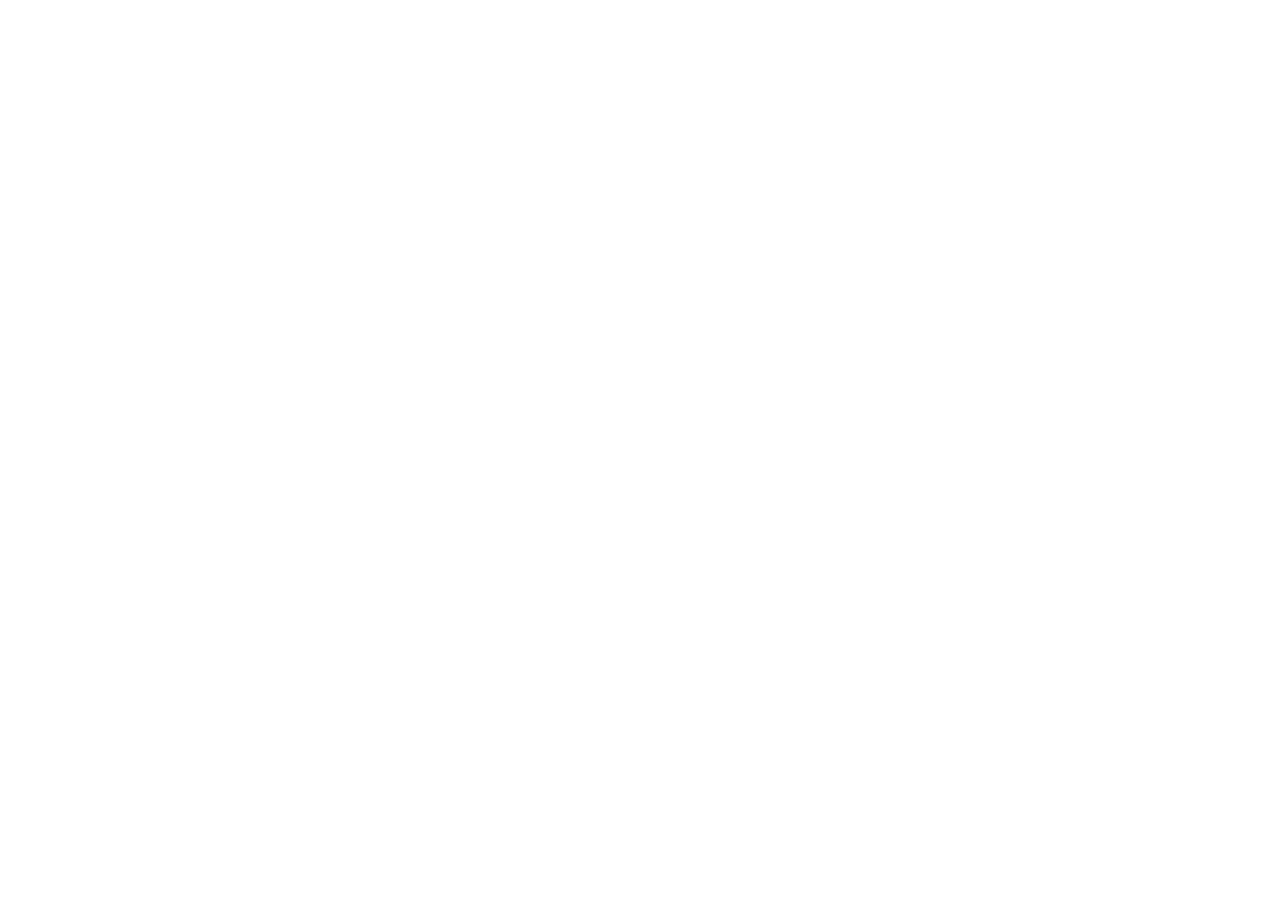
==== docs/index.html @ af3cfde7 "デスクトップからweb向けに変更した" ====
<!DOCTYPE html><html lang="ja"><head>
    <meta charset="UTF-8">
    <meta http-equiv="X-UA-Compatible" content="IE=edge">
    <meta name="viewport" content="width=device-width, initial-scale=1.0">
    <title>Document</title>
  
<link rel="preload" href="/index-bc7e56b8245a600e_bg.wasm" as="fetch" type="application/wasm" crossorigin="">
<link rel="modulepreload" href="/index-bc7e56b8245a600e.js"></head>
  <body>
    <div id="main"></div>
  

<script type="module">import init from '/index-bc7e56b8245a600e.js';init('/index-bc7e56b8245a600e_bg.wasm');</script></body></html>
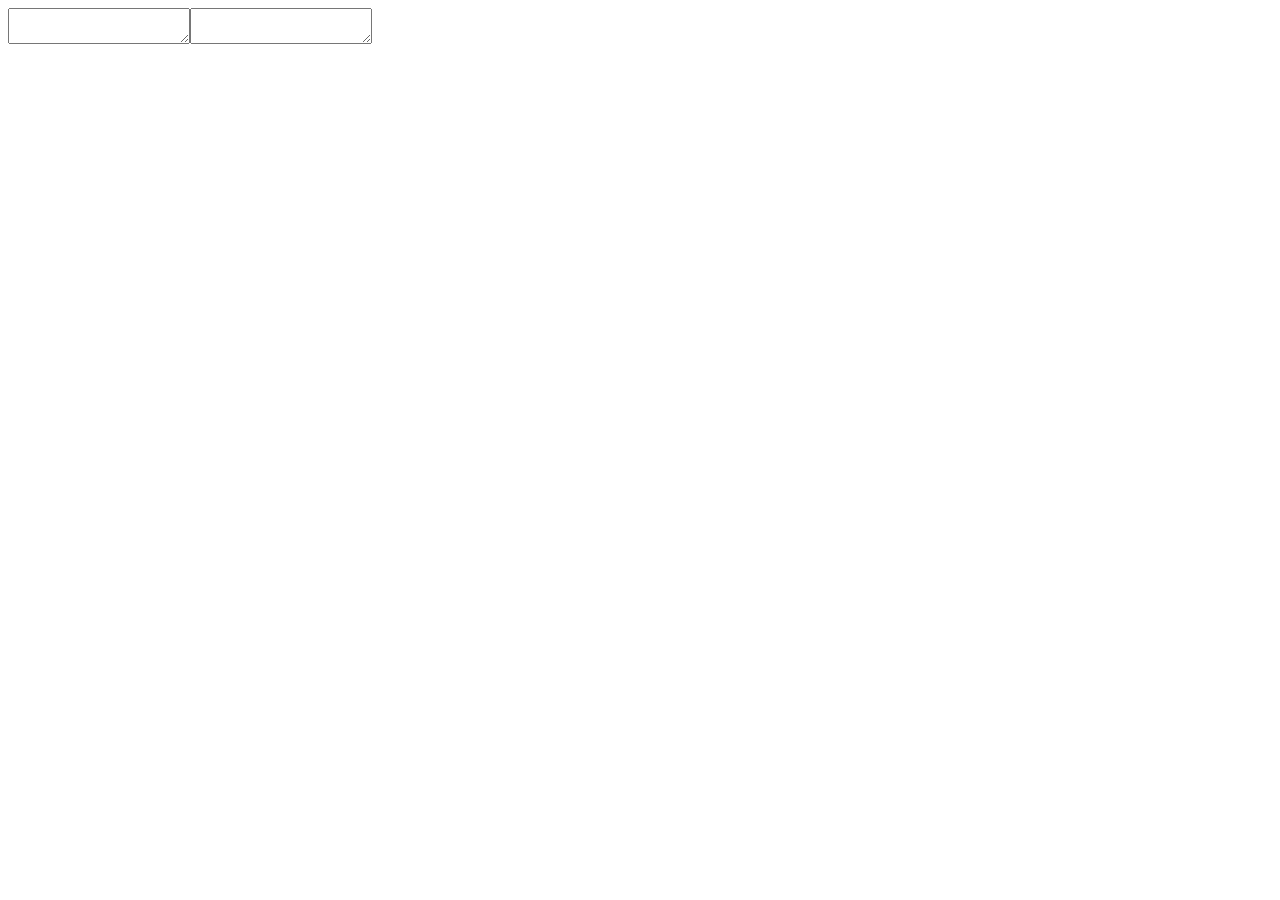
==== commit be8a0aea: "Update index.html" ====
--- a/docs/index.html
+++ b/docs/index.html
@@ -4,10 +4,10 @@
     <meta name="viewport" content="width=device-width, initial-scale=1.0">
     <title>Document</title>
   
-<link rel="preload" href="/index-bc7e56b8245a600e_bg.wasm" as="fetch" type="application/wasm" crossorigin="">
-<link rel="modulepreload" href="/index-bc7e56b8245a600e.js"></head>
+<link rel="preload" href="./index-bc7e56b8245a600e_bg.wasm" as="fetch" type="application/wasm" crossorigin="">
+<link rel="modulepreload" href="./index-bc7e56b8245a600e.js"></head>
   <body>
     <div id="main"></div>
   
 
-<script type="module">import init from '/index-bc7e56b8245a600e.js';init('/index-bc7e56b8245a600e_bg.wasm');</script></body></html>+<script type="module">import init from './index-bc7e56b8245a600e.js';init('./index-bc7e56b8245a600e_bg.wasm');</script></body></html>
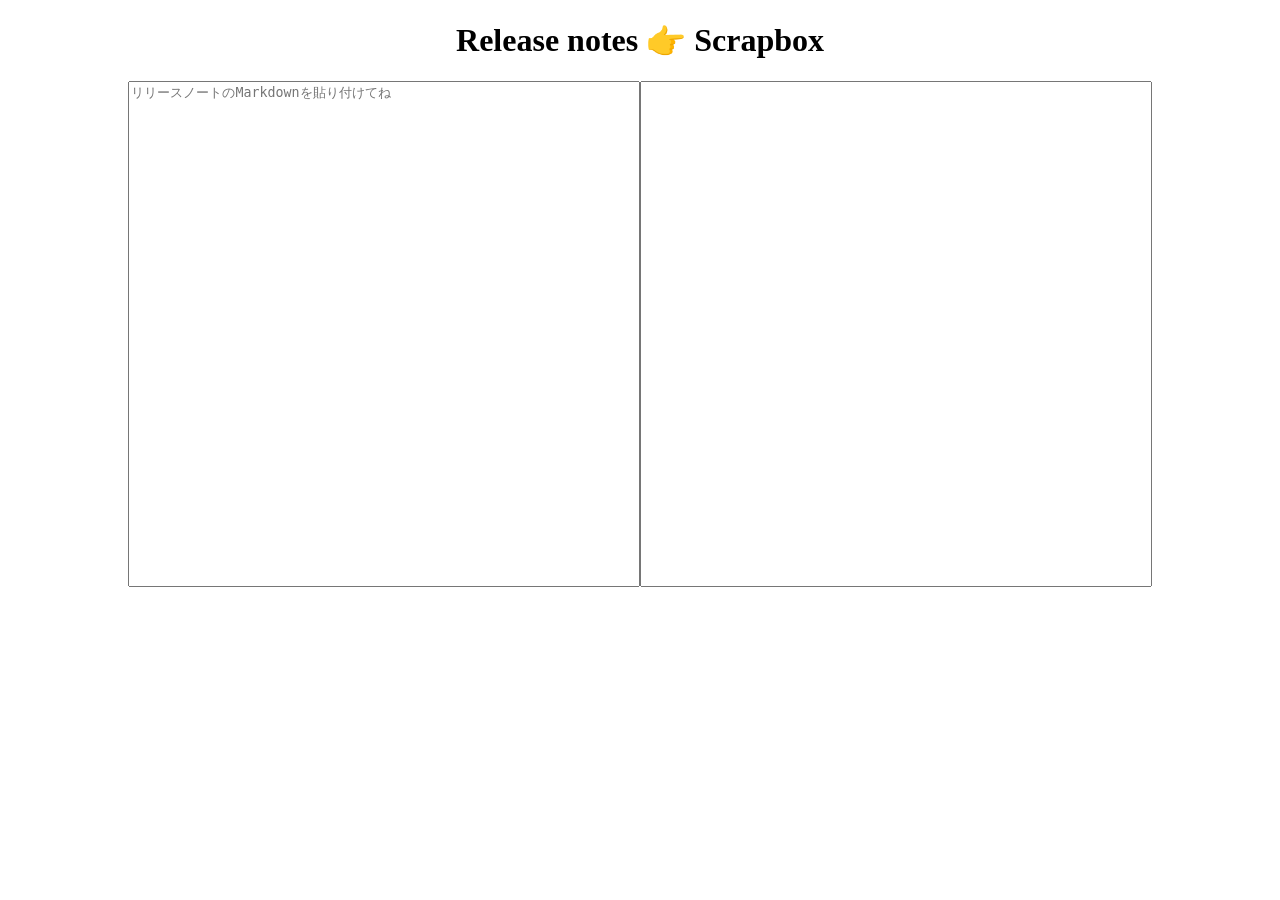
==== commit 9e62fa38: "スタイルの変更とエラー処理の追加" ====
--- a/docs/index.html
+++ b/docs/index.html
@@ -4,10 +4,10 @@
     <meta name="viewport" content="width=device-width, initial-scale=1.0">
     <title>Document</title>
   
-<link rel="preload" href="./index-bc7e56b8245a600e_bg.wasm" as="fetch" type="application/wasm" crossorigin="">
-<link rel="modulepreload" href="./index-bc7e56b8245a600e.js"></head>
+<link rel="preload" href="./index-5f8e0baec7eb592e_bg.wasm" as="fetch" type="application/wasm" crossorigin="">
+<link rel="modulepreload" href="./index-5f8e0baec7eb592e.js"></head>
   <body>
     <div id="main"></div>
   
 
-<script type="module">import init from './index-bc7e56b8245a600e.js';init('./index-bc7e56b8245a600e_bg.wasm');</script></body></html>
+<script type="module">import init from './index-5f8e0baec7eb592e.js';init('./index-5f8e0baec7eb592e_bg.wasm');</script></body></html>
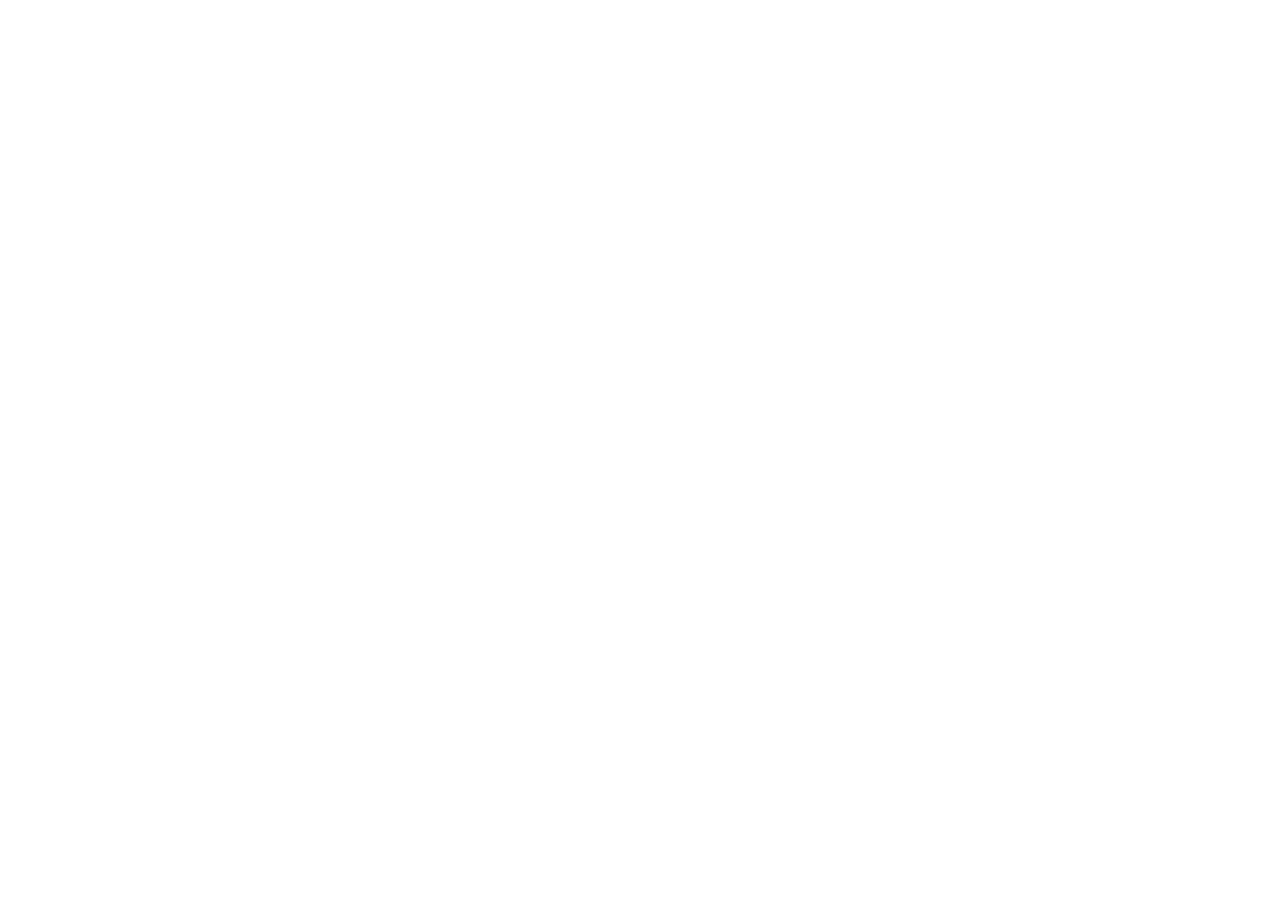
==== commit 10a73a03: "docsに書き出すように変更" ====
--- a/docs/index.html
+++ b/docs/index.html
@@ -1,13 +1,13 @@
-<!DOCTYPE html><html lang="ja"><head>
-    <meta charset="UTF-8">
-    <meta http-equiv="X-UA-Compatible" content="IE=edge">
-    <meta name="viewport" content="width=device-width, initial-scale=1.0">
-    <title>Document</title>
-  
-<link rel="preload" href="./index-5f8e0baec7eb592e_bg.wasm" as="fetch" type="application/wasm" crossorigin="">
-<link rel="modulepreload" href="./index-5f8e0baec7eb592e.js"></head>
-  <body>
-    <div id="main"></div>
-  
-
-<script type="module">import init from './index-5f8e0baec7eb592e.js';init('./index-5f8e0baec7eb592e_bg.wasm');</script></body></html>+<!DOCTYPE html>
+<html>
+    <head>
+        <title>Release Note Formatter</title>
+        <meta content="text/html;charset=utf-8" http-equiv="Content-Type">
+        <meta name="viewport" content="width=device-width, initial-scale=1">
+        <meta charset="UTF-8">
+    <link rel="preload" as="script" href="/./assets/release-note-formatter-dxh5faa46f793f01f3.js" crossorigin></head>
+    <body>
+        <div id="main"></div>
+    <script type="module" async src="/./assets/release-note-formatter-dxh5faa46f793f01f3.js"></script>
+            </body>
+</html>
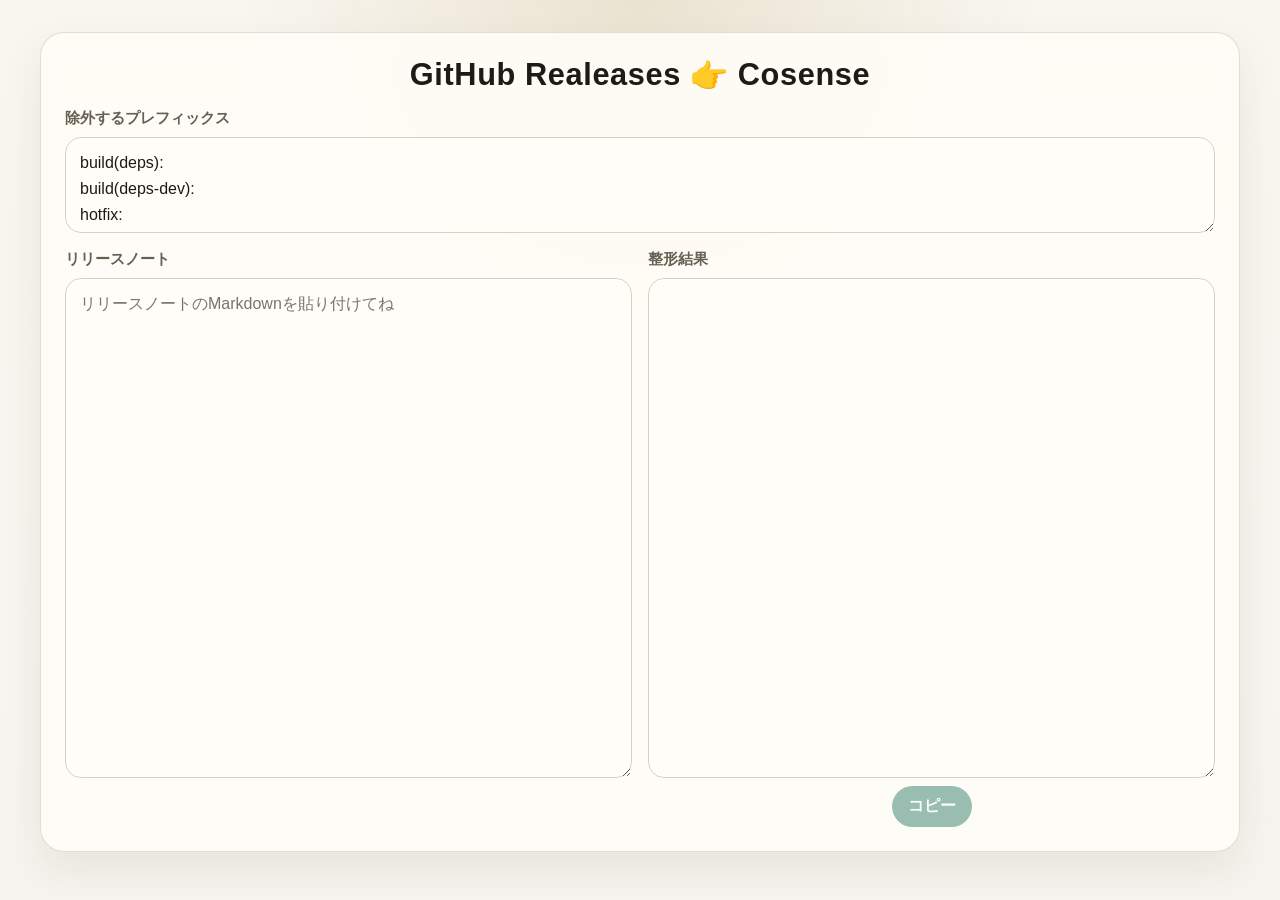
==== commit 37259880: "css読み込めるように" ====
--- a/docs/index.html
+++ b/docs/index.html
@@ -5,9 +5,10 @@
         <meta content="text/html;charset=utf-8" http-equiv="Content-Type">
         <meta name="viewport" content="width=device-width, initial-scale=1">
         <meta charset="UTF-8">
-    <link rel="preload" as="script" href="/./assets/release-note-formatter-dxh5faa46f793f01f3.js" crossorigin></head>
+    <link rel="stylesheet" href="./assets/main.css">
+<link rel="preload" as="script" href="./assets/release-note-formatter-dxh82e29ee49040fc97.js" crossorigin></head>
     <body>
         <div id="main"></div>
-    <script type="module" async src="/./assets/release-note-formatter-dxh5faa46f793f01f3.js"></script>
+    <script type="module" async src="./assets/release-note-formatter-dxh82e29ee49040fc97.js"></script>
             </body>
 </html>
--- a/docs/assets/main.css
+++ b/docs/assets/main.css
@@ -0,0 +1,159 @@
+:root {
+    color-scheme: light;
+    --page-bg: #f5f4ee;
+    --panel-bg: #fffdf8;
+    --panel-border: #d9d1c0;
+    --text-main: #1d1b16;
+    --text-muted: #665f52;
+    --accent: #1f6f5f;
+    --accent-strong: #165549;
+    --shadow: 0 18px 42px rgba(70, 54, 28, 0.08);
+}
+
+* {
+    box-sizing: border-box;
+}
+
+html,
+body {
+    margin: 0;
+    min-height: 100%;
+    background:
+        radial-gradient(circle at top, rgba(224, 211, 184, 0.55), transparent 36%),
+        linear-gradient(180deg, #f8f6ef 0%, var(--page-bg) 100%);
+    color: var(--text-main);
+    font-family: "IBM Plex Sans", "Hiragino Sans", "Noto Sans JP", sans-serif;
+}
+
+body {
+    padding: 32px 16px 48px;
+}
+
+.app-shell {
+    max-width: 1200px;
+    margin: 0 auto;
+    padding: 24px;
+    display: flex;
+    flex-direction: column;
+    gap: 16px;
+    border: 1px solid rgba(217, 209, 192, 0.7);
+    border-radius: 24px;
+    background: rgba(255, 253, 248, 0.88);
+    box-shadow: var(--shadow);
+    backdrop-filter: blur(12px);
+}
+
+.app-title {
+    margin: 0;
+    text-align: center;
+    font-size: clamp(1.8rem, 2.4vw, 2.6rem);
+    line-height: 1.15;
+    letter-spacing: 0.02em;
+}
+
+.stack-section,
+.editor-panel {
+    display: flex;
+    flex-direction: column;
+    gap: 8px;
+}
+
+.field-label {
+    font-size: 0.95rem;
+    font-weight: 700;
+    color: var(--text-muted);
+}
+
+.editor-grid {
+    display: flex;
+    flex-wrap: wrap;
+    gap: 16px;
+    align-items: flex-start;
+}
+
+.editor-panel {
+    flex: 1 1 480px;
+}
+
+.editor-textarea {
+    width: 100%;
+    min-height: 500px;
+    padding: 12px 14px;
+    resize: vertical;
+    border: 1px solid var(--panel-border);
+    border-radius: 16px;
+    background: var(--panel-bg);
+    color: var(--text-main);
+    font: inherit;
+    line-height: 1.6;
+    box-shadow: inset 0 1px 0 rgba(255, 255, 255, 0.9);
+}
+
+.editor-textarea:focus {
+    outline: 2px solid rgba(31, 111, 95, 0.2);
+    outline-offset: 2px;
+    border-color: var(--accent);
+}
+
+.prefixes-input {
+    min-height: 96px;
+}
+
+.copy-button {
+    align-self: center;
+    width: fit-content;
+    padding: 10px 16px;
+    border: 0;
+    border-radius: 999px;
+    background: var(--accent);
+    color: #f8fbf9;
+    font: inherit;
+    font-weight: 700;
+    cursor: pointer;
+    transition:
+        transform 0.18s ease,
+        background-color 0.18s ease,
+        opacity 0.18s ease;
+}
+
+.copy-button:hover:enabled,
+.copy-button:focus-visible:enabled {
+    background: var(--accent-strong);
+    transform: translateY(-1px);
+}
+
+.copy-button:focus-visible {
+    outline: 2px solid rgba(31, 111, 95, 0.24);
+    outline-offset: 3px;
+}
+
+.copy-button:disabled {
+    cursor: not-allowed;
+    opacity: 0.45;
+}
+
+.copy-status {
+    margin: 0;
+    text-align: center;
+    color: var(--accent-strong);
+    font-size: 0.92rem;
+}
+
+@media (max-width: 720px) {
+    body {
+        padding: 16px 12px 28px;
+    }
+
+    .app-shell {
+        padding: 18px;
+        border-radius: 18px;
+    }
+
+    .editor-textarea {
+        min-height: 360px;
+    }
+
+    .prefixes-input {
+        min-height: 96px;
+    }
+}
